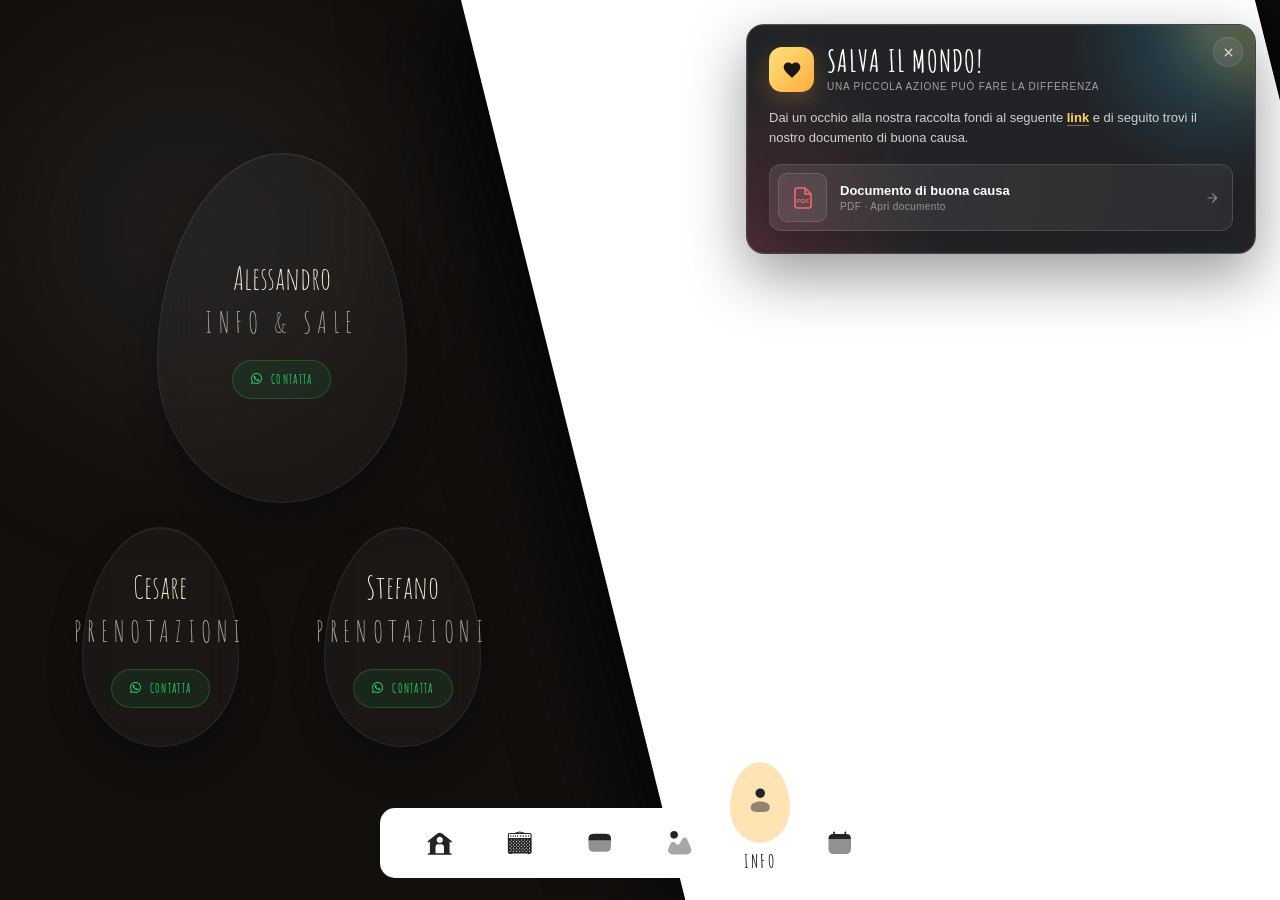
==== contatti.html @ 4e34b478 "first commit" ====
<!DOCTYPE html>
<html lang="it">
<head>
<meta charset="UTF-8">
<meta name="viewport" content="width=device-width, initial-scale=1.0">
<title>MDV APS/ETS</title>
<link rel="stylesheet" href="public/css/base.css">
<link rel="stylesheet" href="public/css/pages/contatti.css">
<link rel="stylesheet" href="assets/fonts/fonts.css">

<!-- font -->
<link rel="stylesheet" href="https://cdnjs.cloudflare.com/ajax/libs/font-awesome/5.15.3/css/all.min.css"/>

</head>
<body>

<div class="page">

  <!-- binario di scorrimento -->
  <main class="content">

    <!-- contattegg -->
    <section class="section">
      <div class="cards-wrap">
        
        <div class="card">
          <div class="hover-info">
              <span class="nome">Alessandro</span>
              <span class="numero">+39 329 455 6302</span>
          </div>
          <p class="role">Info & Sale</p>
          <a class="wa" href="https://wa.me/393294556302" target="_blank" rel="noopener">
            <i class="fab fa-whatsapp"></i> Contatta
          </a>
        </div>

        <div class="card">
          <div class="hover-info">
              <span class="nome">Cesare</span>
              <span class="numero">+39 342 529 3595</span>
          </div>
          <p class="role">Prenotazioni</p>
          <a class="wa" href="https://wa.me/393425293595" target="_blank" rel="noopener">
              <i class="fab fa-whatsapp"></i> Contatta
          </a>
        </div>

        <div class="card">
          <div class="hover-info">
              <span class="nome">Stefano</span>
              <span class="numero">+39 334 821 6138</span>
          </div>
          <p class="role">Prenotazioni</p>
          <a class="wa" href="https://wa.me/393348216138" target="_blank" rel="noopener">
              <i class="fab fa-whatsapp"></i> Contatta
          </a>
        </div>
      </div>
    </section>

    <!-- info -->
    <section class="section">
      <div class="info-minimal">
          <h1><i class="fas fa-address-book"></i></h1>
          
          <div class="info-row">
              <div class="info-icon"><i class="fas fa-archway"></i></div>
              <div class="info-text">
                  <strong>Associazione Culturale NO PROFIT</strong>
                  <span>Mondo Delle uoVa</span>
                  <span class="cf-code">CF 90016400138</span>
              </div>
          </div>

          <div class="info-row">
              <div class="info-icon"><i class="fas fa-map-marker-alt"></i></div>
              <div class="info-text">
                  <strong>Vieni a trovarci</strong>
                  <span>Via Alessandro Volta, 38<br>22060 Arosio (CO)</span>
              </div>
          </div>

          <div class="info-row">
              <div class="info-icon"><i class="fas fa-phone"></i></div>
              <div class="info-text">
                  <strong>Per prenotazioni</strong>
                  <a href="tel:031764225">031 764225</a>
              </div>
          </div>

          <div class="info-row">
              <div class="info-icon"><i class="fas fa-paper-plane"></i></div>
              <div class="info-text">
                  <strong>Per collaborazioni</strong>
                  <a href="mailto:mondodelleuova@gmail.com">mondodelleuova@gmail.com</a>
              </div>
          </div>
      </div>
    </section>

  </main>

  <!-- iframe -->
  <aside class="map-wrap">
    <iframe
      src="https://maps.google.com/maps?q=45.72120692886348,9.204373061656954&z=19&t=k&hl=it&output=embed" loading="lazy"
      width="100%" height="480"
      style="border:0;border-radius:16px;"
      allowfullscreen
      referrerpolicy="no-referrer-when-downgrade"
      title="Mappa per Mondo Delle uoVa"
    ></iframe>
  </aside>
</div>

<!-- nav -->
<mdv-eggbar active="contatti"></mdv-eggbar>

<!-- toast -->
<mdv-toast 
  icon="heart" 
  title="SALVA IL MONDO!" 
  sub-title="Una piccola azione può fare la differenza" 
  text="Dai un occhio alla nostra raccolta fondi al seguente {link} e di seguito trovi il nostro documento di buona causa." 
  link="https://www.google.it" 
  link-label="link" 
  pdf="public/Mondo delle uova Presentazione.pdf" 
  pdf-label="Documento di buona causa" 
  pdf-meta="PDF · Apri documento" 
  delay="0.35">
</mdv-toast>

<!-- scripts -->
<script type="module" src="public/js/pages/contatti.js"></script>

<!-- components -->
<script type="module" src="components/eggbar/eggbar.js"></script>
<script type="module" src="components/toast/toast.js"></script>

</body>
</html>
---- public/css/base.css ----
:root {
  --brand-navbar-bg:    #ffffff;
  --brand-indicator-bg: #ffe4b3;
  --brand-navbar-clr:   #222327;
  --brand-active-clr:   #222327;
  color-scheme: dark;
}

mdv-eggbar:not([data-ready]) { visibility: hidden; }

mdv-eggbar {
  --navbar-bg:    var(--brand-navbar-bg);
  --indicator-bg: var(--brand-indicator-bg);
  --navbar-clr:   var(--brand-navbar-clr);
  --active-clr:   var(--brand-active-clr);
}

* { margin: 0; padding: 0; box-sizing: border-box; font-family: 'Amatic SC', cursive, sans-serif; }

html {
  /* fallback: se anche il gradiente non fosse ancora dipinto, niente banda bianca */
  background: #1d1c1d;
  min-height: 100dvh;
}

body {
  /* dvh segue la chrome del browser e il fullscreen; vh come fallback */
  min-height: 100vh;
  min-height: 100dvh;
  color: #fff;
  font-family: 'Amatic SC', cursive, sans-serif;
  position: relative;
}

/* gradiente ancorato alla viewport: mai una banda sotto, in nessuno stato */
body::before {
  content: '';
  position: fixed;
  inset: 0;
  z-index: -1;
  pointer-events: none;
  background: linear-gradient(135deg, #0f3460 0%, #1d1c1d 50%, #582020 100%);
}

html, body { overflow-x: clip; }

@keyframes page-in {
  from { opacity: 0; }
  to   { opacity: 1; }
}
body { animation: page-in .28s ease both; }
---- public/css/pages/contatti.css ----
/* ── Variabili e Resets ── */
:root {
    --bg-dark: #120f0d;
    --card-glass: rgba(255, 255, 255, 0.035);
    --card-border: rgba(255, 255, 255, 0.08);
    --text-main: #cfc4b2;
    --text-muted: #aba59e;
    --accent: #d6d1cc;
    --wa-green: #25D366;
}

html, body {
    margin: 0;
    padding: 0;
    height: 100vh;
    background-color: var(--bg-dark);
    color: var(--text-main);
    overflow: hidden; 
    overscroll-behavior: none; 
}

/* ── Layout Principale ── */
.page {
    position: relative;
    height: 100vh;
    display: flex;
    justify-content: flex-start; /* INVERTITO: posiziona i contenuti a sinistra */
}

.page::before {
    content: ""; 
    position: fixed; 
    top: -10%; 
    left: -10%; /* INVERTITO: bagliore a sinistra */
    width: 50vw; 
    height: 50vw;
    background: radial-gradient(circle, rgba(175, 175, 175, 0.12), transparent 60%);
    filter: blur(80px); 
    pointer-events: none; 
    z-index: 0;
}

/* ── Mappa (Spostata a Destra) ── */
.map-wrap {
    position: fixed;
    top: 0; 
    bottom: 0;
    right: 2vw; /* INVERTITO: ancorato a destra */
    left: auto;
    width: 62vw; 
    z-index: 1;
    transform: skewX(14deg); /* INVERTITO: inclinazione specchiata */
    transform-origin: top right; /* INVERTITO: origine in alto a destra */
    box-shadow: -40px 0 80px rgba(0,0,0,0.5), 20px 0 50px rgba(0,0,0,0.7); /* INVERTITO: ombre esterne verso sinistra */
    background: #8686866b;
    overflow: hidden;
    transition: box-shadow 0.4s ease;
}

.map-wrap:hover {
    box-shadow: -55px 0 100px rgba(0,0,0,1), 25px 0 70px rgba(0,0,0,0.9);
}

.map-wrap::before {
    content: ""; 
    position: absolute; 
    top: 0; 
    bottom: 0; 
    right: 0; 
    left: auto;
    width: 1px;
    background: linear-gradient(to bottom, transparent, rgba(255,255,255,0.15) 50%, transparent);
    pointer-events: none; 
    z-index: 2;
}

.map-wrap iframe {
    transform: skewX(-14deg) scale(1.25);
    transform-origin: center;
    width: 100vw; 
    height: calc(100% + 200px);
    margin-left: 0; 
    margin-right: -20vw;
    margin-top: -140px; 
    border: 0; 
    display: block;
    pointer-events: auto; 
}

/* ── Contenuti SX (Binario di scorrimento) ── */
.content {
    position: relative;
    z-index: 2;
    width: 40vw; 
    height: 100vh;
    overflow-y: scroll;
    scroll-snap-type: y mandatory;
    scroll-behavior: smooth;
    overscroll-behavior-y: none; 
    -ms-overflow-style: none;  /* IE e Edge */
    scrollbar-width: none;  /* Firefox */
}

.content::-webkit-scrollbar {
    display: none; /* Chrome, Safari e Opera */
}

/* ── Sezioni di Scorrimento ── */
.section {
    width: 100%;
    height: 100vh;
    display: flex;
    flex-direction: column;
    align-items: center;      
    justify-content: center;  
    box-sizing: border-box;
    padding-left: 4vw; /* INVERTITO: padding sul lato sinistro */
    padding-right: 0;
    scroll-snap-align: center;
    scroll-snap-stop: always;
}

/* ── Griglia per Uova ── */
.cards-wrap {
    display: grid; 
    grid-template-columns: 1fr 1fr; 
    gap: 1.5rem;
    justify-items: center; 
    width: 100%;
}

/* ── Animazione Shake Costante ── */
@keyframes shake {
    0%{transform:translateY(0) rotate(0);}
    10%{transform:translateY(0) rotate(6deg);}
    20%{transform:translateY(0) rotate(-6deg);}
    30%{transform:translateY(0) rotate(3deg);}
    40%{transform:translateY(0) rotate(-3deg);}
    50%{transform:translateY(0) rotate(0);}
    60%{transform:translateY(0) rotate(0);}
    70%{transform:translateY(0) rotate(6deg);}
    80%{transform:translateY(0) rotate(-6deg);}
    90%{transform:translateY(0) rotate(2deg);}
    100%{transform:translateY(0) rotate(0);}
}

/* ── Card Forma Uovo ── */
.card {
    width: 72%; 
    max-width: 250px; 
    aspect-ratio: 1 / 1.4; 
    background: var(--card-glass);
    border: 1px solid var(--card-border);
    border-radius: 50% 50% 50% 50% / 60% 60% 40% 40%;
    display: flex;
    flex-direction: column;
    align-items: center;
    justify-content: center;
    text-align: center;
    padding: 30px 20px;
    backdrop-filter: blur(16px);
    -webkit-backdrop-filter: blur(16px);
    box-shadow: 0 15px 35px rgba(0,0,0,0.3), inset 0 1px 0 rgba(255,255,255,0.05);
    animation: shake 2s infinite;
    transform-origin: bottom center; 
    transition: border-color 0.3s;
}

.card:nth-child(1) { animation-delay: 0s; }
.card:nth-child(2) { animation-delay: 0.3s; }
.card:nth-child(3) { animation-delay: 0.6s; }

.card:first-child { grid-column: 1 / -1; }

.card:hover { 
    border-color: rgba(37,211,102,0.4);
}

/* ── Effetto Hover Info (Nome -> Numero) ── */
.hover-info { 
    margin: 0; 
    height: 40px; 
    display: flex;
    align-items: center;
    justify-content: center;
}
.hover-info .nome { 
    font-size: 2em; 
    color: #f5ead8; 
    display: block;
}
.hover-info .numero { 
    display: none; 
    font-weight: 800; 
    font-size: 1.5em; 
    color: var(--accent); 
}

.card:hover .nome { display: none; }
.card:hover .numero { display: block; }

.role { 
    margin: 8px 0 20px; 
    font-size: 1.75em; 
    letter-spacing: 0.2em; 
    text-transform: uppercase; 
    color: var(--text-muted); 
}

/* Tasto WhatsApp */
.wa {
    display: inline-flex; 
    align-items: center; 
    justify-content: center; 
    gap: 8px;
    text-decoration: none; 
    box-sizing: border-box;
    font: 700 0.8rem/1 'Amatic SC', cursive, sans-serif; 
    letter-spacing: 0.1em; 
    text-transform: uppercase;
    color: var(--wa-green); 
    padding: 12px 18px; 
    border-radius: 20px;
    background: rgba(37,211,102,0.08); 
    border: 1px solid rgba(37,211,102,0.25);
    transition: all 0.3s cubic-bezier(0.16,1,0.3,1);
}
.wa:hover { 
    background: var(--wa-green); 
    color: #000; 
    box-shadow: 0 10px 24px -8px rgba(37,211,102,0.6); 
}

/* ── Sezione Info ── */
.info-minimal {
    display: flex;
    flex-direction: column;
    align-items: flex-start;
    gap: 2rem;
    width: fit-content;
    max-width: 100%;
    margin: 0 auto; 
}

.info-minimal h1 {
    color: #f5ead8;
    margin: 0 0 1rem 0; 
    padding-bottom: 1rem;
    border-bottom: 1px solid rgba(255, 255, 255, 0.08);
    width: 100%; 
    text-align: center;
}

.info-minimal h1 i {
    color: var(--accent);
    font-size: 2.25em;
    padding-bottom: 0.75rem; 
}

.info-row {
    display: flex;
    flex-direction: row; 
    align-items: flex-start;
    gap: 1.5rem;
    transition: transform 0.3s;
}

.info-row:hover {
    transform: translateX(10px);
}

.info-icon {
    font-size: 2rem;
    color: var(--text-muted);
    transition: color 0.3s;
    width: 40px;
    text-align: center;
    margin-top: 5px;
}

.info-row:hover .info-icon {
    color: var(--accent);
}

.info-text {
    display: flex;
    flex-direction: column;
    gap: 5px;
}

.info-text strong {
    font-size: 1.72em;
    text-transform: uppercase;
    letter-spacing: 0.15em;
    color: var(--text-muted);
}

.info-text span {
    font-size: 1.65em;
    color: var(--text-main);
    line-height: 1.4;
}

.info-text .cf-code {
    font-size: 2em;
    color: rgba(255,255,255,0.4);
}

.info-text a {
    color: #f5ead8;
    text-decoration: none;
    font-size: 2rem; 
    font-weight: 600;
    transition: color 0.3s, text-shadow 0.3s;
}

.info-text a:hover {
    color: var(--wa-green);
    text-shadow: 0 5px 20px rgba(37,211,102,0.4);
}

/* ── Responsive Mobile ── */
@media (max-width: 980px) {
html, body { 
    height: auto; 
    overflow: auto; 
    overscroll-behavior: auto;
}

.page { 
    flex-direction: column; 
    justify-content: flex-start; 
    height: auto; 
}

.map-wrap { 
    position: relative; 
    width: 100%; 
    height: 45vh; 
    right: auto; 
    top: 0; 
    bottom: auto;
    transform: skewY(-4deg); 
    transform-origin: center; 
    border-radius: 0;
    box-shadow: 0 20px 40px rgba(0,0,0,0.8); 
    margin-top: 0;
}
.map-wrap:hover { box-shadow: 0 25px 50px rgba(0,0,0,1); }
.map-wrap::before { display: none; }

.map-wrap iframe { 
    width: 100%; 
    height: calc(130% + 150px); 
    transform: skewY(4deg) scale(1.15); 
    margin-right: 0; 
    margin-top: -100px; 
}

.content { 
    width: 100%; 
    height: auto; 
    padding: 0 6vw 10vh; 
    overflow-y: visible; 
    scroll-snap-type: none;
    overscroll-behavior-y: auto;
}

.section { 
    height: auto; 
    padding: 8vh 0 4vh; 
    scroll-snap-align: none; 
}

.card { max-width: 100%; }
    .info-text a { font-size: 1.6rem; }
}

@media (max-width: 600px) {
    .cards-wrap { grid-template-columns: 1fr; }
    .card:first-child { grid-column: auto; }
}
---- assets/fonts/fonts.css ----
/* latin-ext */
@font-face {
  font-family: 'Fraunces';
  font-style: italic;
  font-weight: 300;
  font-display: swap;
  src: url(./Fraunces-Italic-LatinExt.woff2) format('woff2');
  unicode-range: U+0100-02BA, U+02BD-02C5, U+02C7-02CC, U+02CE-02D7, U+02DD-02FF, U+0304, U+0308, U+0329, U+1D00-1DBF, U+1E00-1E9F, U+1EF2-1EFF, U+2020, U+20A0-20AB, U+20AD-20C0, U+2113, U+2C60-2C7F, U+A720-A7FF;
}
/* latin */
@font-face {
  font-family: 'Fraunces';
  font-style: italic;
  font-weight: 300;
  font-display: swap;
  src: url(./Fraunces-Italic-Latin.woff2) format('woff2');
  unicode-range: U+0000-00FF, U+0131, U+0152-0153, U+02BB-02BC, U+02C6, U+02DA, U+02DC, U+0304, U+0308, U+0329, U+2000-206F, U+20AC, U+2122, U+2191, U+2193, U+2212, U+2215, U+FEFF, U+FFFD;
}
/* latin-ext */
@font-face {
  font-family: 'Fraunces';
  font-style: italic;
  font-weight: 400;
  font-display: swap;
  src: url(./Fraunces-Italic-LatinExt.woff2) format('woff2');
  unicode-range: U+0100-02BA, U+02BD-02C5, U+02C7-02CC, U+02CE-02D7, U+02DD-02FF, U+0304, U+0308, U+0329, U+1D00-1DBF, U+1E00-1E9F, U+1EF2-1EFF, U+2020, U+20A0-20AB, U+20AD-20C0, U+2113, U+2C60-2C7F, U+A720-A7FF;
}
/* latin */
@font-face {
  font-family: 'Fraunces';
  font-style: italic;
  font-weight: 400;
  font-display: swap;
  src: url(./Fraunces-Italic-Latin.woff2) format('woff2');
  unicode-range: U+0000-00FF, U+0131, U+0152-0153, U+02BB-02BC, U+02C6, U+02DA, U+02DC, U+0304, U+0308, U+0329, U+2000-206F, U+20AC, U+2122, U+2191, U+2193, U+2212, U+2215, U+FEFF, U+FFFD;
}
/* latin-ext */
@font-face {
  font-family: 'Fraunces';
  font-style: normal;
  font-weight: 300;
  font-display: swap;
  src: url(./Fraunces-Normal-LatinExt.woff2) format('woff2');
  unicode-range: U+0100-02BA, U+02BD-02C5, U+02C7-02CC, U+02CE-02D7, U+02DD-02FF, U+0304, U+0308, U+0329, U+1D00-1DBF, U+1E00-1E9F, U+1EF2-1EFF, U+2020, U+20A0-20AB, U+20AD-20C0, U+2113, U+2C60-2C7F, U+A720-A7FF;
}
/* latin */
@font-face {
  font-family: 'Fraunces';
  font-style: normal;
  font-weight: 300;
  font-display: swap;
  src: url(./Fraunces-Normal-Latin.woff2) format('woff2');
  unicode-range: U+0000-00FF, U+0131, U+0152-0153, U+02BB-02BC, U+02C6, U+02DA, U+02DC, U+0304, U+0308, U+0329, U+2000-206F, U+20AC, U+2122, U+2191, U+2193, U+2212, U+2215, U+FEFF, U+FFFD;
}
/* latin-ext */
@font-face {
  font-family: 'Fraunces';
  font-style: normal;
  font-weight: 400;
  font-display: swap;
  src: url(./Fraunces-Normal-LatinExt.woff2) format('woff2');
  unicode-range: U+0100-02BA, U+02BD-02C5, U+02C7-02CC, U+02CE-02D7, U+02DD-02FF, U+0304, U+0308, U+0329, U+1D00-1DBF, U+1E00-1E9F, U+1EF2-1EFF, U+2020, U+20A0-20AB, U+20AD-20C0, U+2113, U+2C60-2C7F, U+A720-A7FF;
}
/* latin */
@font-face {
  font-family: 'Fraunces';
  font-style: normal;
  font-weight: 400;
  font-display: swap;
  src: url(./Fraunces-Normal-Latin.woff2) format('woff2');
  unicode-range: U+0000-00FF, U+0131, U+0152-0153, U+02BB-02BC, U+02C6, U+02DA, U+02DC, U+0304, U+0308, U+0329, U+2000-206F, U+20AC, U+2122, U+2191, U+2193, U+2212, U+2215, U+FEFF, U+FFFD;
}
/* latin-ext */
@font-face {
  font-family: 'Fraunces';
  font-style: normal;
  font-weight: 600;
  font-display: swap;
  src: url(./Fraunces-Normal-LatinExt.woff2) format('woff2');
  unicode-range: U+0100-02BA, U+02BD-02C5, U+02C7-02CC, U+02CE-02D7, U+02DD-02FF, U+0304, U+0308, U+0329, U+1D00-1DBF, U+1E00-1E9F, U+1EF2-1EFF, U+2020, U+20A0-20AB, U+20AD-20C0, U+2113, U+2C60-2C7F, U+A720-A7FF;
}
/* latin */
@font-face {
  font-family: 'Fraunces';
  font-style: normal;
  font-weight: 600;
  font-display: swap;
  src: url(./Fraunces-Normal-Latin.woff2) format('woff2');
  unicode-range: U+0000-00FF, U+0131, U+0152-0153, U+02BB-02BC, U+02C6, U+02DA, U+02DC, U+0304, U+0308, U+0329, U+2000-206F, U+20AC, U+2122, U+2191, U+2193, U+2212, U+2215, U+FEFF, U+FFFD;
}
/* latin-ext */
@font-face {
  font-family: 'JetBrains Mono';
  font-style: normal;
  font-weight: 300;
  font-display: swap;
  src: url(./JetBrainsMono-300-LatinExt.woff2) format('woff2');
  unicode-range: U+0100-02BA, U+02BD-02C5, U+02C7-02CC, U+02CE-02D7, U+02DD-02FF, U+0304, U+0308, U+0329, U+1D00-1DBF, U+1E00-1E9F, U+1EF2-1EFF, U+2020, U+20A0-20AB, U+20AD-20C0, U+2113, U+2C60-2C7F, U+A720-A7FF;
}
/* latin */
@font-face {
  font-family: 'JetBrains Mono';
  font-style: normal;
  font-weight: 300;
  font-display: swap;
  src: url(./JetBrainsMono-300-Latin.woff2) format('woff2');
  unicode-range: U+0000-00FF, U+0131, U+0152-0153, U+02BB-02BC, U+02C6, U+02DA, U+02DC, U+0304, U+0308, U+0329, U+2000-206F, U+20AC, U+2122, U+2191, U+2193, U+2212, U+2215, U+FEFF, U+FFFD;
}
/* latin-ext */
@font-face {
  font-family: 'Manrope';
  font-style: normal;
  font-weight: 400;
  font-display: swap;
  src: url(./Manrope-400-700-LatinExt.woff2) format('woff2');
  unicode-range: U+0100-02BA, U+02BD-02C5, U+02C7-02CC, U+02CE-02D7, U+02DD-02FF, U+0304, U+0308, U+0329, U+1D00-1DBF, U+1E00-1E9F, U+1EF2-1EFF, U+2020, U+20A0-20AB, U+20AD-20C0, U+2113, U+2C60-2C7F, U+A720-A7FF;
}
/* latin */
@font-face {
  font-family: 'Manrope';
  font-style: normal;
  font-weight: 400;
  font-display: swap;
  src: url(./Manrope-400-700-Latin.woff2) format('woff2');
  unicode-range: U+0000-00FF, U+0131, U+0152-0153, U+02BB-02BC, U+02C6, U+02DA, U+02DC, U+0304, U+0308, U+0329, U+2000-206F, U+20AC, U+2122, U+2191, U+2193, U+2212, U+2215, U+FEFF, U+FFFD;
}
/* latin-ext */
@font-face {
  font-family: 'Manrope';
  font-style: normal;
  font-weight: 500;
  font-display: swap;
  src: url(./Manrope-400-700-LatinExt.woff2) format('woff2');
  unicode-range: U+0100-02BA, U+02BD-02C5, U+02C7-02CC, U+02CE-02D7, U+02DD-02FF, U+0304, U+0308, U+0329, U+1D00-1DBF, U+1E00-1E9F, U+1EF2-1EFF, U+2020, U+20A0-20AB, U+20AD-20C0, U+2113, U+2C60-2C7F, U+A720-A7FF;
}
/* latin */
@font-face {
  font-family: 'Manrope';
  font-style: normal;
  font-weight: 500;
  font-display: swap;
  src: url(./Manrope-400-700-Latin.woff2) format('woff2');
  unicode-range: U+0000-00FF, U+0131, U+0152-0153, U+02BB-02BC, U+02C6, U+02DA, U+02DC, U+0304, U+0308, U+0329, U+2000-206F, U+20AC, U+2122, U+2191, U+2193, U+2212, U+2215, U+FEFF, U+FFFD;
}
/* latin-ext */
@font-face {
  font-family: 'Manrope';
  font-style: normal;
  font-weight: 600;
  font-display: swap;
  src: url(./Manrope-400-700-LatinExt.woff2) format('woff2');
  unicode-range: U+0100-02BA, U+02BD-02C5, U+02C7-02CC, U+02CE-02D7, U+02DD-02FF, U+0304, U+0308, U+0329, U+1D00-1DBF, U+1E00-1E9F, U+1EF2-1EFF, U+2020, U+20A0-20AB, U+20AD-20C0, U+2113, U+2C60-2C7F, U+A720-A7FF;
}
/* latin */
@font-face {
  font-family: 'Manrope';
  font-style: normal;
  font-weight: 600;
  font-display: swap;
  src: url(./Manrope-400-700-Latin.woff2) format('woff2');
  unicode-range: U+0000-00FF, U+0131, U+0152-0153, U+02BB-02BC, U+02C6, U+02DA, U+02DC, U+0304, U+0308, U+0329, U+2000-206F, U+20AC, U+2122, U+2191, U+2193, U+2212, U+2215, U+FEFF, U+FFFD;
}
/* latin-ext */
@font-face {
  font-family: 'Manrope';
  font-style: normal;
  font-weight: 700;
  font-display: swap;
  src: url(./Manrope-400-700-LatinExt.woff2) format('woff2');
  unicode-range: U+0100-02BA, U+02BD-02C5, U+02C7-02CC, U+02CE-02D7, U+02DD-02FF, U+0304, U+0308, U+0329, U+1D00-1DBF, U+1E00-1E9F, U+1EF2-1EFF, U+2020, U+20A0-20AB, U+20AD-20C0, U+2113, U+2C60-2C7F, U+A720-A7FF;
}
/* latin */
@font-face {
  font-family: 'Manrope';
  font-style: normal;
  font-weight: 700;
  font-display: swap;
  src: url(./Manrope-400-700-Latin.woff2) format('woff2');
  unicode-range: U+0000-00FF, U+0131, U+0152-0153, U+02BB-02BC, U+02C6, U+02DA, U+02DC, U+0304, U+0308, U+0329, U+2000-206F, U+20AC, U+2122, U+2191, U+2193, U+2212, U+2215, U+FEFF, U+FFFD;
}
/* Amatic SC */
@font-face {
  font-family: 'Amatic SC';
  font-style: normal;
  font-weight: 400;
  font-display: swap;
  src: url(./AmaticSC-400.woff2) format('woff2');
}

@font-face {
  font-family: 'Amatic SC';
  font-style: normal;
  font-weight: 700;
  font-display: swap;
  src: url(./AmaticSC-700.woff2) format('woff2');
}

/* Amatic SC */
@font-face {
  font-family: 'Amatic SC';
  font-style: normal;
  font-weight: 400;
  font-display: swap;
  src: url(./AmaticSC-400.woff2) format('woff2');
}

@font-face {
  font-family: 'Amatic SC';
  font-style: normal;
  font-weight: 700;
  font-display: swap;
  src: url(./AmaticSC-700.woff2) format('woff2');
}
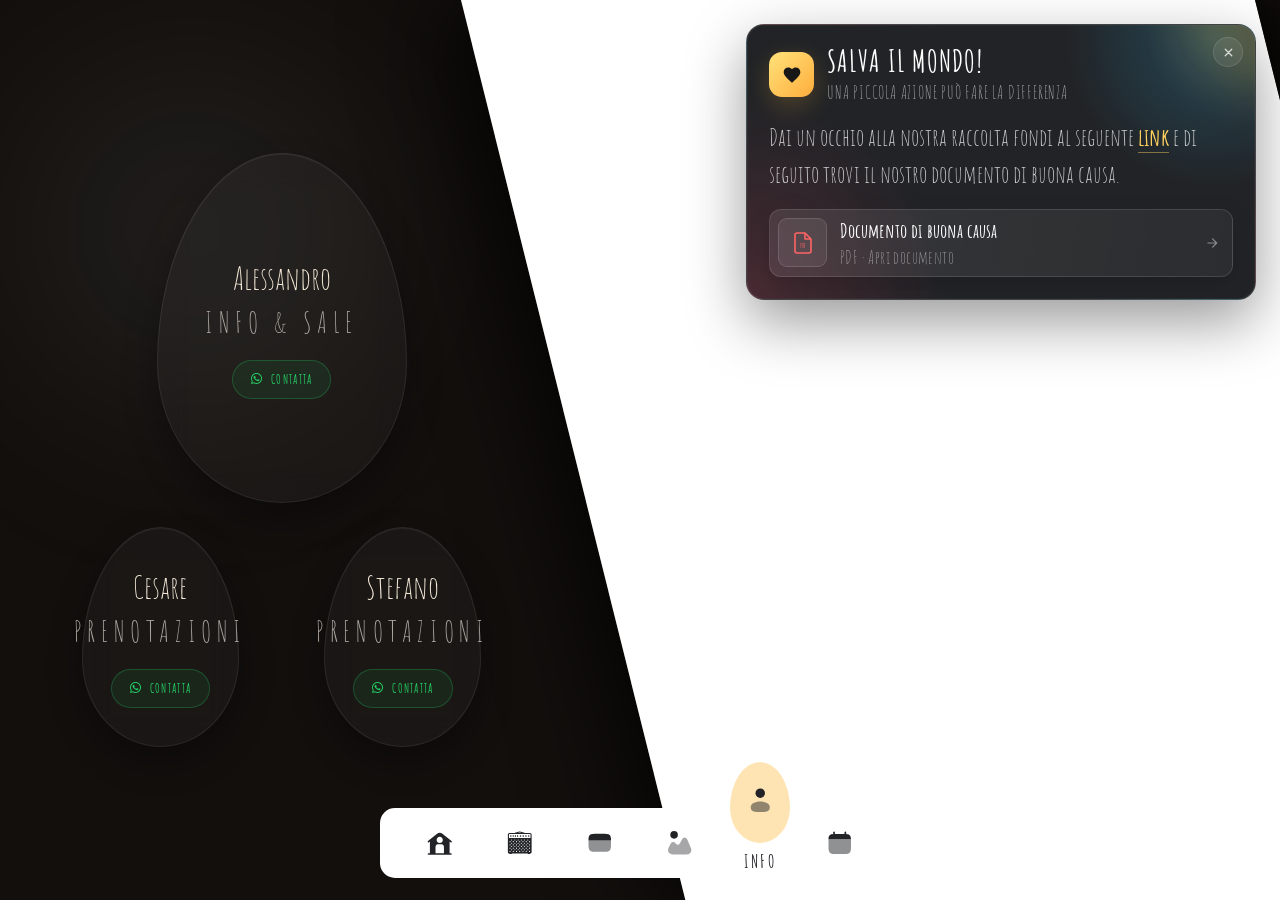
==== commit 1fae1fe4: "little fixes and deletes | add pdf | add video" ====
--- a/contatti.html
+++ b/contatti.html
@@ -117,7 +117,7 @@
 <mdv-eggbar active="contatti"></mdv-eggbar>
 
 <!-- toast -->
-<mdv-toast 
+<mdv-toast
   icon="heart" 
   title="SALVA IL MONDO!" 
   sub-title="Una piccola azione può fare la differenza" 
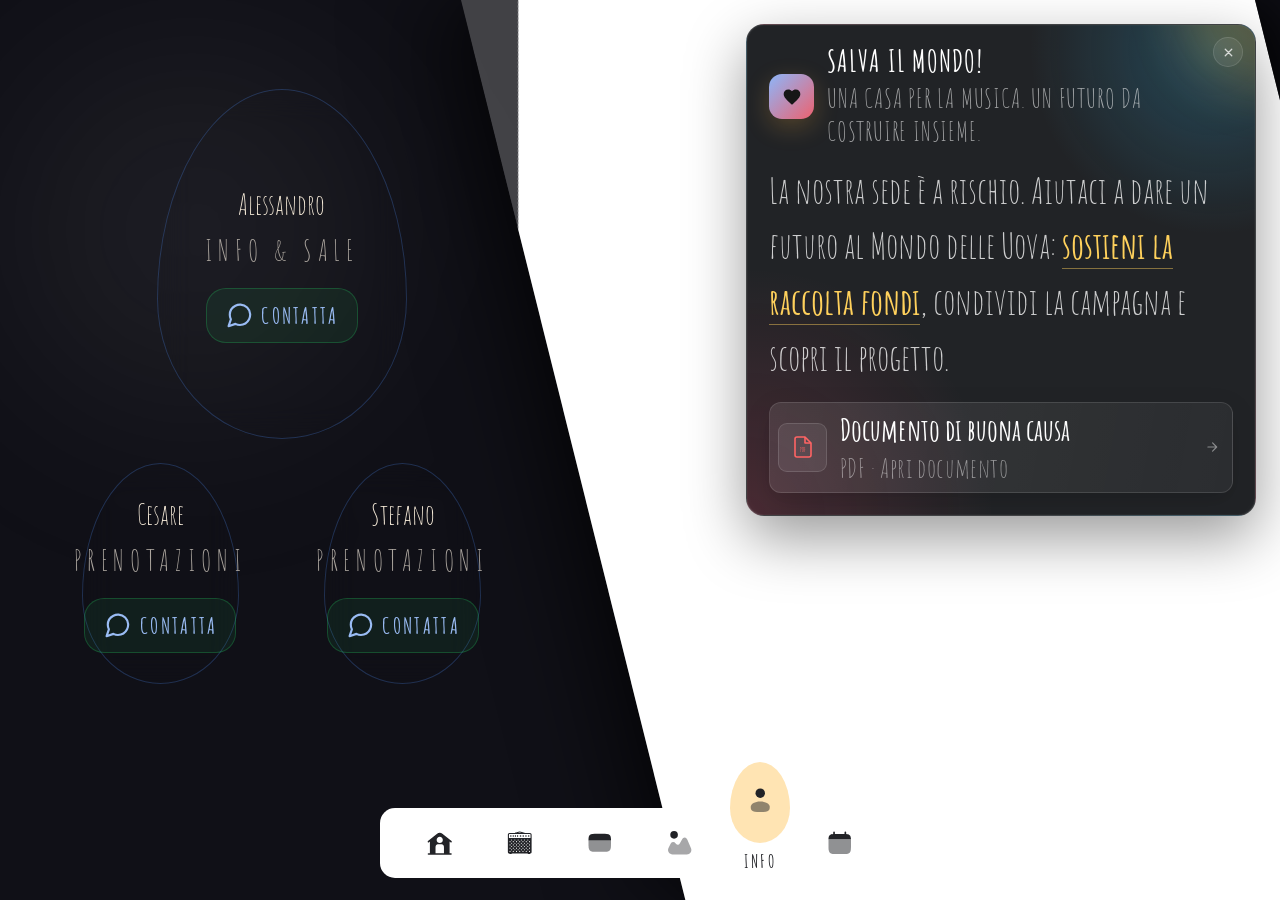
==== commit a4953752: "style fixes" ====
--- a/contatti.html
+++ b/contatti.html
@@ -7,9 +7,6 @@
 <link rel="stylesheet" href="public/css/base.css">
 <link rel="stylesheet" href="public/css/pages/contatti.css">
 <link rel="stylesheet" href="assets/fonts/fonts.css">
-
-<!-- font -->
-<link rel="stylesheet" href="https://cdnjs.cloudflare.com/ajax/libs/font-awesome/5.15.3/css/all.min.css"/>
 
 </head>
 <body>
@@ -22,7 +19,7 @@
     <!-- contattegg -->
     <section class="section">
       <div class="cards-wrap">
-        
+
         <div class="card">
           <div class="hover-info">
               <span class="nome">Alessandro</span>
@@ -30,7 +27,7 @@
           </div>
           <p class="role">Info & Sale</p>
           <a class="wa" href="https://wa.me/393294556302" target="_blank" rel="noopener">
-            <i class="fab fa-whatsapp"></i> Contatta
+            <svg class="ui-icon" viewBox="0 0 24 24" fill="none" stroke="currentColor" stroke-width="1.8" stroke-linecap="round" stroke-linejoin="round" aria-hidden="true"><path d="M21 11.5a8.4 8.4 0 0 1-.9 3.8 8.5 8.5 0 0 1-7.6 4.7 8.4 8.4 0 0 1-3.8-.9L3 21l1.9-5.7a8.4 8.4 0 0 1-.9-3.8 8.5 8.5 0 0 1 4.7-7.6 8.4 8.4 0 0 1 3.8-.9h.5a8.5 8.5 0 0 1 8 8v.5Z"/></svg> Contatta
           </a>
         </div>
 
@@ -41,7 +38,7 @@
           </div>
           <p class="role">Prenotazioni</p>
           <a class="wa" href="https://wa.me/393425293595" target="_blank" rel="noopener">
-              <i class="fab fa-whatsapp"></i> Contatta
+              <svg class="ui-icon" viewBox="0 0 24 24" fill="none" stroke="currentColor" stroke-width="1.8" stroke-linecap="round" stroke-linejoin="round" aria-hidden="true"><path d="M21 11.5a8.4 8.4 0 0 1-.9 3.8 8.5 8.5 0 0 1-7.6 4.7 8.4 8.4 0 0 1-3.8-.9L3 21l1.9-5.7a8.4 8.4 0 0 1-.9-3.8 8.5 8.5 0 0 1 4.7-7.6 8.4 8.4 0 0 1 3.8-.9h.5a8.5 8.5 0 0 1 8 8v.5Z"/></svg> Contatta
           </a>
         </div>
 
@@ -52,7 +49,7 @@
           </div>
           <p class="role">Prenotazioni</p>
           <a class="wa" href="https://wa.me/393348216138" target="_blank" rel="noopener">
-              <i class="fab fa-whatsapp"></i> Contatta
+              <svg class="ui-icon" viewBox="0 0 24 24" fill="none" stroke="currentColor" stroke-width="1.8" stroke-linecap="round" stroke-linejoin="round" aria-hidden="true"><path d="M21 11.5a8.4 8.4 0 0 1-.9 3.8 8.5 8.5 0 0 1-7.6 4.7 8.4 8.4 0 0 1-3.8-.9L3 21l1.9-5.7a8.4 8.4 0 0 1-.9-3.8 8.5 8.5 0 0 1 4.7-7.6 8.4 8.4 0 0 1 3.8-.9h.5a8.5 8.5 0 0 1 8 8v.5Z"/></svg> Contatta
           </a>
         </div>
       </div>
@@ -61,10 +58,10 @@
     <!-- info -->
     <section class="section">
       <div class="info-minimal">
-          <h1><i class="fas fa-address-book"></i></h1>
-          
+          <h1><svg class="ui-icon" viewBox="0 0 24 24" fill="none" stroke="currentColor" stroke-width="1.8" stroke-linecap="round" stroke-linejoin="round" aria-hidden="true"><rect x="4" y="3" width="16" height="18" rx="2"/><circle cx="12" cy="9" r="2"/><path d="M8 17v-1a4 4 0 0 1 8 0v1"/></svg></h1>
+
           <div class="info-row">
-              <div class="info-icon"><i class="fas fa-archway"></i></div>
+              <div class="info-icon"><svg class="ui-icon" viewBox="0 0 24 24" fill="none" stroke="currentColor" stroke-width="1.8" stroke-linecap="round" stroke-linejoin="round" aria-hidden="true"><path d="M3 21h18M5 21V4h14v17M9 21v-7a3 3 0 0 1 6 0v7M3 4h18"/></svg></div>
               <div class="info-text">
                   <strong>Associazione Culturale NO PROFIT</strong>
                   <span>Mondo Delle uoVa</span>
@@ -73,7 +70,7 @@
           </div>
 
           <div class="info-row">
-              <div class="info-icon"><i class="fas fa-map-marker-alt"></i></div>
+              <div class="info-icon"><svg class="ui-icon" viewBox="0 0 24 24" fill="none" stroke="currentColor" stroke-width="1.8" stroke-linecap="round" stroke-linejoin="round" aria-hidden="true"><path d="M20 10c0 6-8 12-8 12S4 16 4 10a8 8 0 1 1 16 0Z"/><circle cx="12" cy="10" r="3"/></svg></div>
               <div class="info-text">
                   <strong>Vieni a trovarci</strong>
                   <span>Via Alessandro Volta, 38<br>22060 Arosio (CO)</span>
@@ -81,7 +78,7 @@
           </div>
 
           <div class="info-row">
-              <div class="info-icon"><i class="fas fa-phone"></i></div>
+              <div class="info-icon"><svg class="ui-icon" viewBox="0 0 24 24" fill="none" stroke="currentColor" stroke-width="1.8" stroke-linecap="round" stroke-linejoin="round" aria-hidden="true"><path d="M22 16.9v3a2 2 0 0 1-2.2 2A19.8 19.8 0 0 1 3.1 5.2 2 2 0 0 1 5.1 3h3l2 5-2 2a16 16 0 0 0 6 6l2-2 5 2Z"/></svg></div>
               <div class="info-text">
                   <strong>Per prenotazioni</strong>
                   <a href="tel:031764225">031 764225</a>
@@ -89,7 +86,7 @@
           </div>
 
           <div class="info-row">
-              <div class="info-icon"><i class="fas fa-paper-plane"></i></div>
+              <div class="info-icon"><svg class="ui-icon" viewBox="0 0 24 24" fill="none" stroke="currentColor" stroke-width="1.8" stroke-linecap="round" stroke-linejoin="round" aria-hidden="true"><path d="m22 2-7 20-4-9-9-4Z M22 2 11 13"/></svg></div>
               <div class="info-text">
                   <strong>Per collaborazioni</strong>
                   <a href="mailto:mondodelleuova@gmail.com">mondodelleuova@gmail.com</a>
@@ -103,6 +100,7 @@
   <!-- iframe -->
   <aside class="map-wrap">
     <iframe
+      title="Mappa della sede del Mondo delle Uova ad Arosio"
       src="https://maps.google.com/maps?q=45.72120692886348,9.204373061656954&z=19&t=k&hl=it&output=embed" loading="lazy"
       width="100%" height="480"
       style="border:0;border-radius:16px;"
@@ -118,15 +116,15 @@
 
 <!-- toast -->
 <mdv-toast
-  icon="heart" 
-  title="SALVA IL MONDO!" 
-  sub-title="Una piccola azione può fare la differenza" 
-  text="Dai un occhio alla nostra raccolta fondi al seguente {link} e di seguito trovi il nostro documento di buona causa." 
-  link="https://www.google.it" 
-  link-label="link" 
-  pdf="public/Mondo delle uova Presentazione.pdf" 
-  pdf-label="Documento di buona causa" 
-  pdf-meta="PDF · Apri documento" 
+  icon="heart"
+  title="SALVA IL MONDO!"
+  sub-title="Una casa per la musica. Un futuro da costruire insieme."
+  text="La nostra sede è a rischio. Aiutaci a dare un futuro al Mondo delle Uova: {link}, condividi la campagna e scopri il progetto."
+  link="https://gofund.me/b99d7e8c9"
+  link-label="sostieni la raccolta fondi"
+  pdf="assets/doc/documento-di-buona-causa.pdf"
+  pdf-label="Documento di buona causa"
+  pdf-meta="PDF · Apri documento"
   delay="0.35">
 </mdv-toast>
 
@@ -138,4 +136,4 @@
 <script type="module" src="components/toast/toast.js"></script>
 
 </body>
-</html>+</html>
--- a/public/css/base.css
+++ b/public/css/base.css
@@ -15,11 +15,11 @@
   --active-clr:   var(--brand-active-clr);
 }
 
-* { margin: 0; padding: 0; box-sizing: border-box; font-family: 'Amatic SC', cursive, sans-serif; }
+* { margin: 0; padding: 0; box-sizing: border-box; }
 
 html {
   /* fallback: se anche il gradiente non fosse ancora dipinto, niente banda bianca */
-  background: #1d1c1d;
+  background: #101017;
   min-height: 100dvh;
 }
 
@@ -39,7 +39,7 @@
   inset: 0;
   z-index: -1;
   pointer-events: none;
-  background: linear-gradient(135deg, #0f3460 0%, #1d1c1d 50%, #582020 100%);
+  background: linear-gradient(135deg, #0f3460 0%, #101017 50%, #582020 100%);
 }
 
 html, body { overflow-x: clip; }
@@ -48,4 +48,13 @@
   from { opacity: 0; }
   to   { opacity: 1; }
 }
-body { animation: page-in .28s ease both; }+body { animation: page-in .28s ease; }
+h1, h2, h3 { font-family: 'Amatic SC', cursive; }
+a:focus-visible, button:focus-visible, summary:focus-visible { outline: 2px solid #a9caff; outline-offset: 4px; }
+
+.ui-icon { width:1.25em; height:1.25em; flex-shrink:0; display:inline-block; vertical-align:middle; }
+
+:root { --blue:#508cf1; --red:#ed626f; --paper:#f4f1ed; --accent:#ed626f; }
+body { font-size:24px; }
+button, input, select { font:inherit; }
+a:focus-visible, button:focus-visible { outline-color:var(--blue); }
--- a/public/css/pages/contatti.css
+++ b/public/css/pages/contatti.css
@@ -1,12 +1,12 @@
 /* ── Variabili e Resets ── */
 :root {
-    --bg-dark: #120f0d;
+    --bg-dark: #101017;
     --card-glass: rgba(255, 255, 255, 0.035);
     --card-border: rgba(255, 255, 255, 0.08);
-    --text-main: #cfc4b2;
+    --text-main: #d4d8e7;
     --text-muted: #aba59e;
     --accent: #d6d1cc;
-    --wa-green: #25D366;
+    --wa-green: #6b9ee8;
 }
 
 html, body {
@@ -79,7 +79,7 @@
     transform-origin: center;
     width: 100vw; 
     height: calc(100% + 200px);
-    margin-left: 0; 
+    margin-left: 9vw; 
     margin-right: -20vw;
     margin-top: -140px; 
     border: 0; 
@@ -353,6 +353,7 @@
     width: 100%; 
     height: calc(130% + 150px); 
     transform: skewY(4deg) scale(1.15); 
+    margin-left: 6vw;
     margin-right: 0; 
     margin-top: -100px; 
 }
@@ -379,4 +380,25 @@
 @media (max-width: 600px) {
     .cards-wrap { grid-template-columns: 1fr; }
     .card:first-child { grid-column: auto; }
-}+}
+.role, .hover-info .nome { font-family:'Amatic SC',cursive; }
+.hover-info .numero, .wa { font-size:16px; }
+.info-text { min-width:0; }
+.info-text strong { font-size:14px; line-height:1.6; }
+.info-text span, .info-text a, .info-text .cf-code { font-size:17px; line-height:1.7; overflow-wrap:anywhere; }
+.content { scroll-snap-type:none; }
+.section { min-height:100vh; height:auto; padding-top:32px; padding-bottom:160px; }
+@media(max-width:980px) { .section { min-height:0; padding-top:32px; padding-bottom:32px; } .map-wrap { margin-bottom:130px; } }
+
+.info-text strong { font:700 25px/1.4 'Amatic SC',cursive; color:#9abcf4; }
+.info-text span,.info-text a,.info-text .cf-code { font:400 29px/1.4 'Amatic SC',cursive; }
+.hover-info .numero,.wa { font:700 25px 'Amatic SC',cursive; }
+.card { background:transparent; box-shadow:none; border-color:#508cf144; }
+.wa { color:#9abcf4; }
+
+/* ── Normalizzazione tipografica (dimensioni equilibrate) ── */
+.info-text strong { font-size: clamp(18px, 2vw, 23px); }
+.info-text span, .info-text a, .info-text .cf-code { font-size: clamp(20px, 2.4vw, 27px); }
+.hover-info .numero, .wa { font-size: clamp(18px, 2vw, 23px); }
+.role, .hover-info .nome { font-size: clamp(1.4rem, 2.2vw, 2rem); }
+.info-minimal h1 { font-size: clamp(40px, 6vw, 80px); }
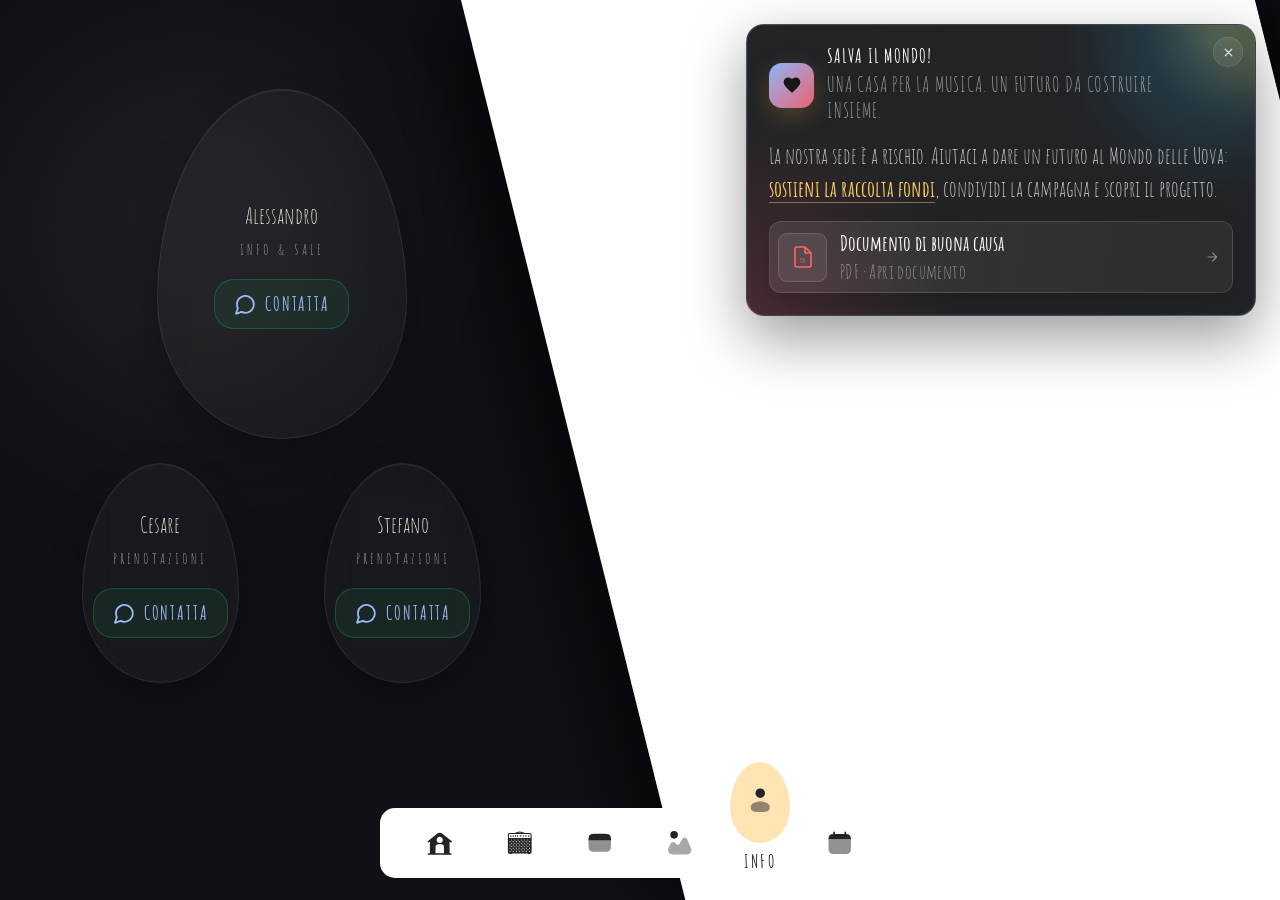
==== commit 4bc3316e: "style fixes" ====
--- a/contatti.html
+++ b/contatti.html
@@ -7,6 +7,8 @@
 <link rel="stylesheet" href="public/css/base.css">
 <link rel="stylesheet" href="public/css/pages/contatti.css">
 <link rel="stylesheet" href="assets/fonts/fonts.css">
+<link rel="preconnect" href="https://maps.google.com">
+<link rel="preconnect" href="https://maps.gstatic.com" crossorigin>
 
 </head>
 <body>
@@ -101,7 +103,7 @@
   <aside class="map-wrap">
     <iframe
       title="Mappa della sede del Mondo delle Uova ad Arosio"
-      src="https://maps.google.com/maps?q=45.72120692886348,9.204373061656954&z=19&t=k&hl=it&output=embed" loading="lazy"
+      src="https://maps.google.com/maps?q=45.72120692886348,9.204373061656954&z=19&t=k&hl=it&output=embed" loading="eager"
       width="100%" height="480"
       style="border:0;border-radius:16px;"
       allowfullscreen
--- a/public/css/pages/contatti.css
+++ b/public/css/pages/contatti.css
@@ -79,7 +79,7 @@
     transform-origin: center;
     width: 100vw; 
     height: calc(100% + 200px);
-    margin-left: 9vw; 
+    margin-left: 0;
     margin-right: -20vw;
     margin-top: -140px; 
     border: 0; 
@@ -393,12 +393,20 @@
 .info-text strong { font:700 25px/1.4 'Amatic SC',cursive; color:#9abcf4; }
 .info-text span,.info-text a,.info-text .cf-code { font:400 29px/1.4 'Amatic SC',cursive; }
 .hover-info .numero,.wa { font:700 25px 'Amatic SC',cursive; }
-.card { background:transparent; box-shadow:none; border-color:#508cf144; }
+.card {
+    background: var(--card-glass);
+    border: 1px solid var(--card-border);
+    box-shadow: 0 15px 35px rgba(0,0,0,.3), inset 0 1px 0 rgba(255,255,255,.05);
+    backdrop-filter: blur(16px); -webkit-backdrop-filter: blur(16px);
+}
 .wa { color:#9abcf4; }
 
 /* ── Normalizzazione tipografica (dimensioni equilibrate) ── */
 .info-text strong { font-size: clamp(18px, 2vw, 23px); }
 .info-text span, .info-text a, .info-text .cf-code { font-size: clamp(20px, 2.4vw, 27px); }
-.hover-info .numero, .wa { font-size: clamp(18px, 2vw, 23px); }
-.role, .hover-info .nome { font-size: clamp(1.4rem, 2.2vw, 2rem); }
+.hover-info .numero, .wa { font-size: clamp(15px, 1.6vw, 19px); }
+.hover-info .nome { font-size: clamp(1.15rem, 1.8vw, 1.6rem); }
+.role { font-size: clamp(12px, 1.3vw, 15px); }
+.hover-info { height: 34px; }
 .info-minimal h1 { font-size: clamp(40px, 6vw, 80px); }
+
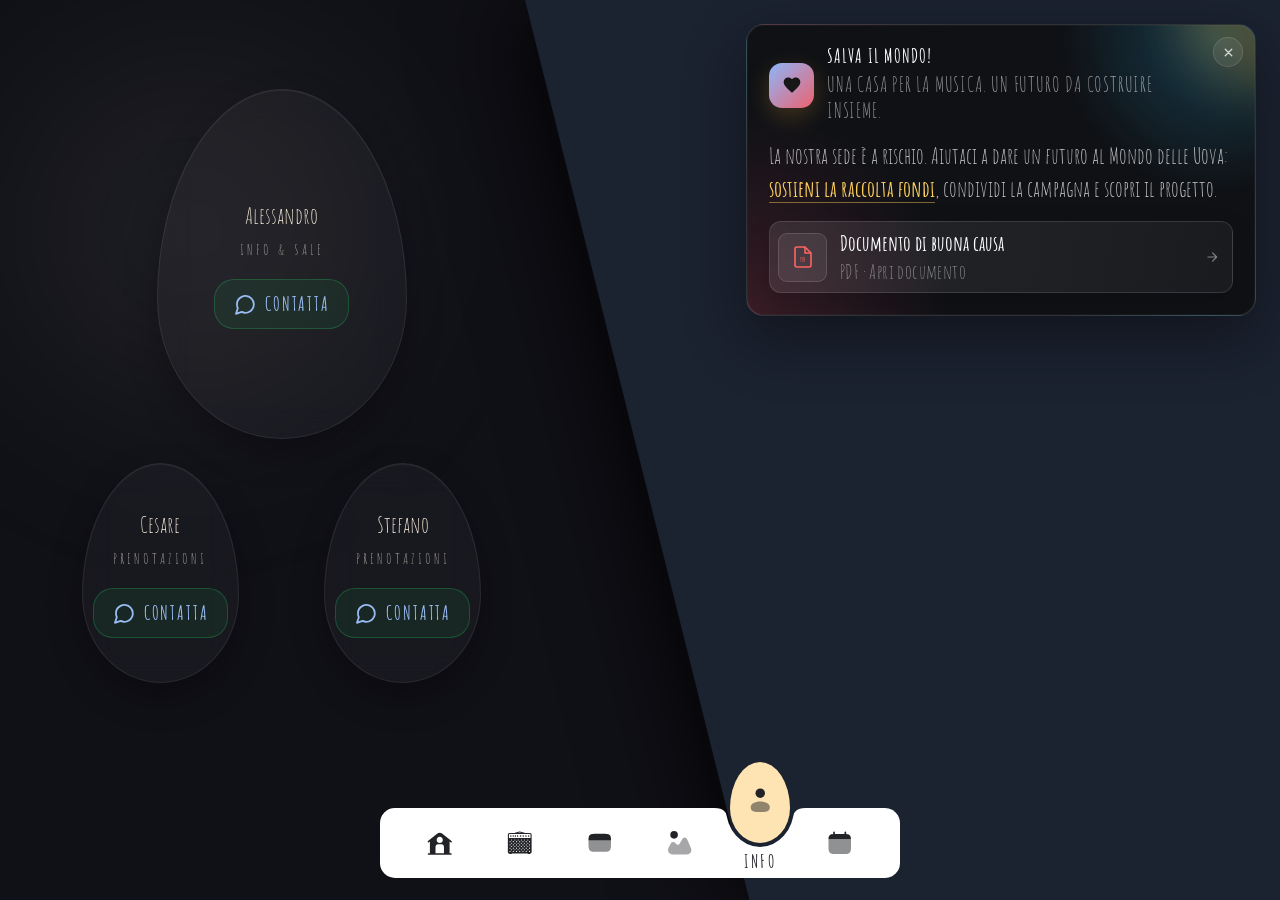
==== commit 5fdd2be9: "small fixes" ====
--- a/contatti.html
+++ b/contatti.html
@@ -4,6 +4,7 @@
 <meta charset="UTF-8">
 <meta name="viewport" content="width=device-width, initial-scale=1.0">
 <title>MDV APS/ETS</title>
+<link rel="icon" type="image/svg+xml" href="assets/img/logo.svg">
 <link rel="stylesheet" href="public/css/base.css">
 <link rel="stylesheet" href="public/css/pages/contatti.css">
 <link rel="stylesheet" href="assets/fonts/fonts.css">
--- a/public/css/pages/contatti.css
+++ b/public/css/pages/contatti.css
@@ -45,14 +45,14 @@
     position: fixed;
     top: 0; 
     bottom: 0;
-    right: 2vw; /* INVERTITO: ancorato a destra */
+    right: -3vw;
     left: auto;
     width: 62vw; 
     z-index: 1;
     transform: skewX(14deg); /* INVERTITO: inclinazione specchiata */
     transform-origin: top right; /* INVERTITO: origine in alto a destra */
     box-shadow: -40px 0 80px rgba(0,0,0,0.5), 20px 0 50px rgba(0,0,0,0.7); /* INVERTITO: ombre esterne verso sinistra */
-    background: #8686866b;
+    background: #1b2230;
     overflow: hidden;
     transition: box-shadow 0.4s ease;
 }
@@ -75,17 +75,22 @@
 }
 
 .map-wrap iframe {
-    transform: skewX(-14deg) scale(1.25);
+    position: absolute;
+    top: 50%; left: 50%;
+    width: 100vw;
+    height: calc(100% + 200px);
+    /* centrata nel pannello: il centro della mappa (il puntatore) resta visibile */
+    transform: translate(-50%, -50%) skewX(-14deg) scale(1.25);
     transform-origin: center;
-    width: 100vw; 
-    height: calc(100% + 200px);
-    margin-left: 0;
-    margin-right: -20vw;
-    margin-top: -140px; 
-    border: 0; 
+    margin: 0;
+    border: 0;
     display: block;
-    pointer-events: auto; 
-}
+    background: #1b2230;
+    pointer-events: auto;
+    opacity: 0;
+    transition: opacity .5s ease;
+}
+.map-wrap iframe.is-ready { opacity: 1; }
 
 /* ── Contenuti SX (Binario di scorrimento) ── */
 .content {
@@ -93,9 +98,9 @@
     z-index: 2;
     width: 40vw; 
     height: 100vh;
-    overflow-y: scroll;
-    scroll-snap-type: y mandatory;
-    scroll-behavior: smooth;
+    overflow-y: auto;
+    scroll-snap-type: none;
+    scroll-behavior: auto;
     overscroll-behavior-y: none; 
     -ms-overflow-style: none;  /* IE e Edge */
     scrollbar-width: none;  /* Firefox */
@@ -349,13 +354,13 @@
 .map-wrap:hover { box-shadow: 0 25px 50px rgba(0,0,0,1); }
 .map-wrap::before { display: none; }
 
-.map-wrap iframe { 
-    width: 100%; 
-    height: calc(130% + 150px); 
-    transform: skewY(4deg) scale(1.15); 
-    margin-left: 6vw;
-    margin-right: 0; 
-    margin-top: -100px; 
+.map-wrap iframe {
+    position: relative;
+    top: auto; left: auto;
+    width: 100%;
+    height: calc(130% + 150px);
+    transform: skewY(4deg) scale(1.15);
+    margin: -100px 0 0 6vw;
 }
 
 .content { 
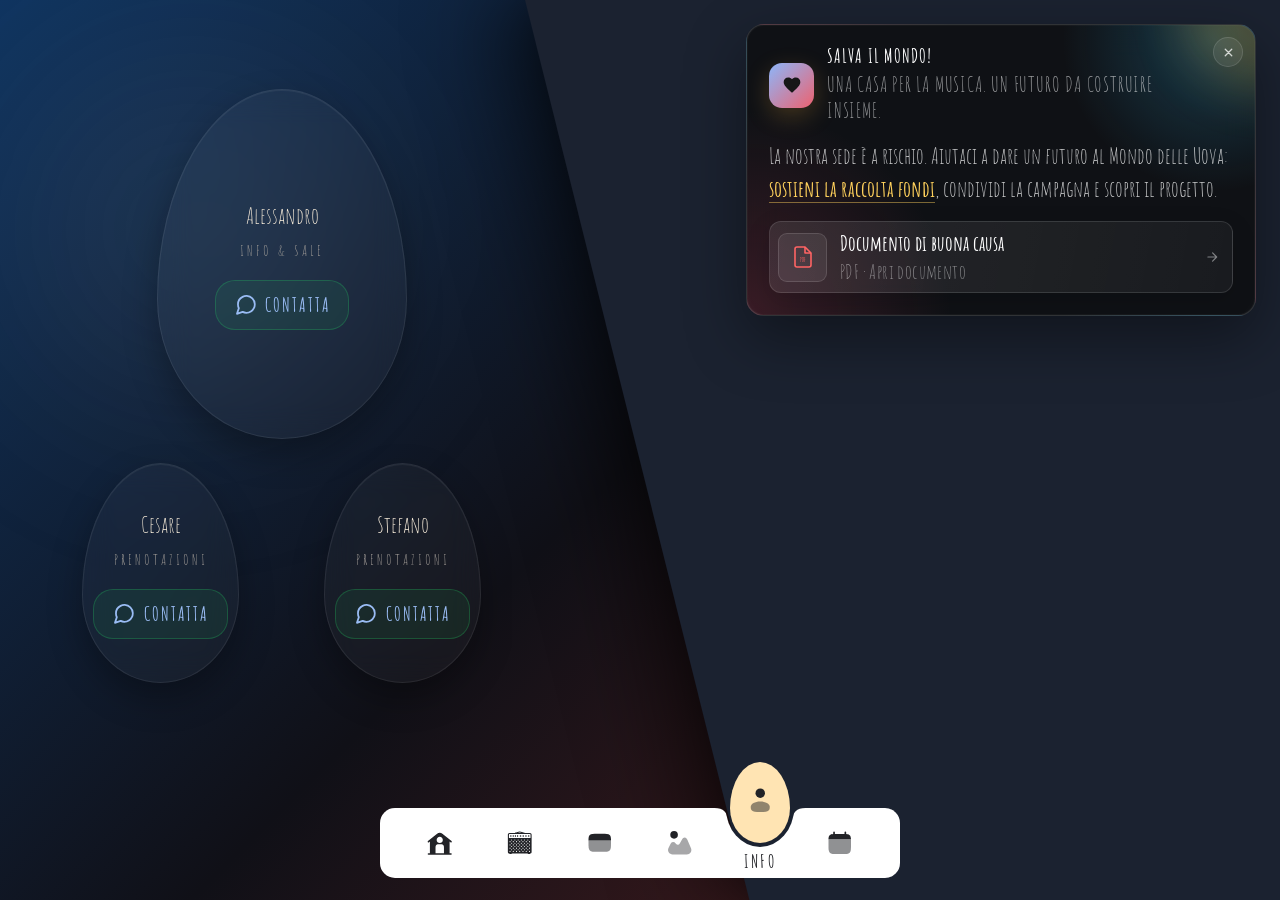
==== commit 150f50ee: "fix" ====
--- a/contatti.html
+++ b/contatti.html
@@ -19,7 +19,7 @@
   <!-- binario di scorrimento -->
   <main class="content">
 
-    <!-- contattegg -->
+    <!-- contact egg -->
     <section class="section">
       <div class="cards-wrap">
 
